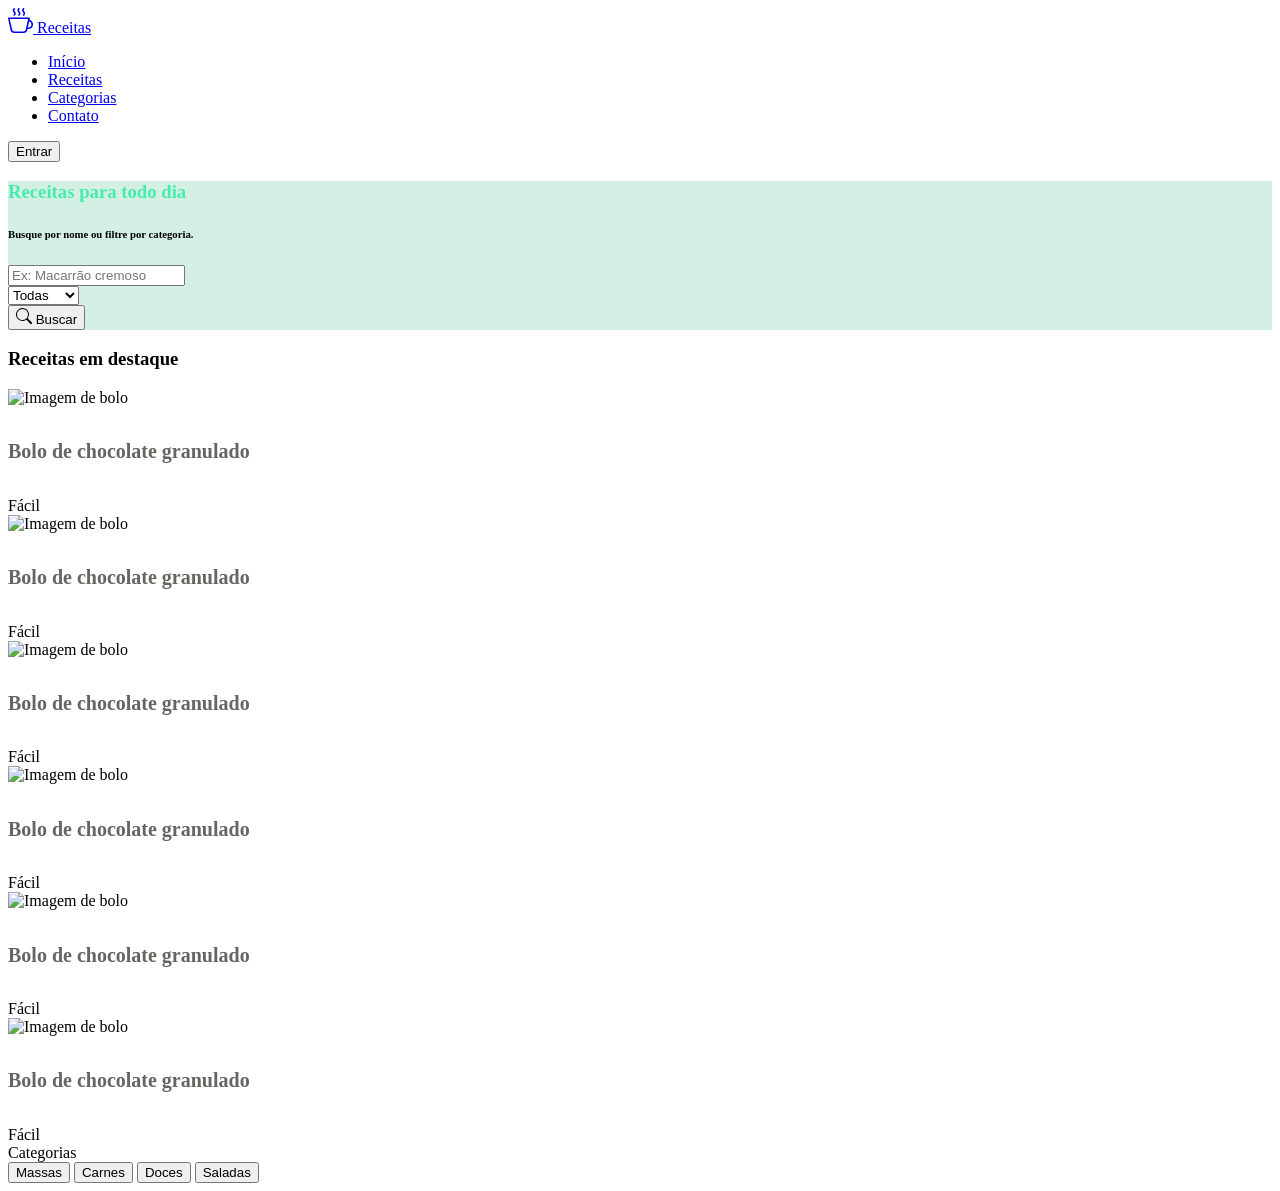
==== index.html @ 4fcf3a63 "Update code restaurant food with bootstrap, initial" ====
<!doctype html>
<html lang="pt-br" data-bs-theme="light">
  <head>
    <meta charset="UTF-8" />
    <meta name="viewport" content="width=device-width, initial-scale=1.0" />
    <title>Restaurante</title>
    <link
      href="https://cdn.jsdelivr.net/npm/bootstrap@6.0.0-alpha.1/dist/css/bootstrap.min.css"
      rel="stylesheet"
      integrity="sha384-B/GM4XqrwHnWXNOWMbloTmrYXZg10cakYGmpfsR/bbzQ6JAJI4ihuyADKLnBgrCe"
      crossorigin="anonymous"
    />
    <script
      type="module"
      src="https://cdn.jsdelivr.net/npm/bootstrap@6.0.0-alpha.1/dist/js/bootstrap.bundle.min.js"
      integrity="sha384-1a/pXj49ZQ1aHEmrJ+gMw1otqoVsYwlEnlD8mIfY2TV03r20Y0CN7uqx1tQogjPL"
      crossorigin="anonymous"
    ></script>
    <link rel="stylesheet" href="../css/styles.css" />
  </head>
  <body>
    <header>
      <nav>
        <div class="container-fluid">
          <div class="row mt-3">
            <div class="col-2">
              <a class="navbar-brand" href="#">
                <span>
                  <svg
                    xmlns="http://www.w3.org/2000/svg"
                    width="25"
                    height="25"
                    fill="currentColor"
                    class="bi bi-cup-hot"
                    viewBox="0 0 16 16"
                  >
                    <path
                      fill-rule="evenodd"
                      d="M.5 6a.5.5 0 0 0-.488.608l1.652 7.434A2.5 2.5 0 0 0 4.104 16h5.792a2.5 2.5 0 0 0 2.44-1.958l.131-.59a3 3 0 0 0 1.3-5.854l.221-.99A.5.5 0 0 0 13.5 6zM13 12.5a2 2 0 0 1-.316-.025l.867-3.898A2.001 2.001 0 0 1 13 12.5M2.64 13.825 1.123 7h11.754l-1.517 6.825A1.5 1.5 0 0 1 9.896 15H4.104a1.5 1.5 0 0 1-1.464-1.175"
                    />
                    <path
                      d="m4.4.8-.003.004-.014.019a4 4 0 0 0-.204.31 2 2 0 0 0-.141.267c-.026.06-.034.092-.037.103v.004a.6.6 0 0 0 .091.248c.075.133.178.272.308.445l.01.012c.118.158.26.347.37.543.112.2.22.455.22.745 0 .188-.065.368-.119.494a3 3 0 0 1-.202.388 5 5 0 0 1-.253.382l-.018.025-.005.008-.002.002A.5.5 0 0 1 3.6 4.2l.003-.004.014-.019a4 4 0 0 0 .204-.31 2 2 0 0 0 .141-.267c.026-.06.034-.092.037-.103a.6.6 0 0 0-.09-.252A4 4 0 0 0 3.6 2.8l-.01-.012a5 5 0 0 1-.37-.543A1.53 1.53 0 0 1 3 1.5c0-.188.065-.368.119-.494.059-.138.134-.274.202-.388a6 6 0 0 1 .253-.382l.025-.035A.5.5 0 0 1 4.4.8m3 0-.003.004-.014.019a4 4 0 0 0-.204.31 2 2 0 0 0-.141.267c-.026.06-.034.092-.037.103v.004a.6.6 0 0 0 .091.248c.075.133.178.272.308.445l.01.012c.118.158.26.347.37.543.112.2.22.455.22.745 0 .188-.065.368-.119.494a3 3 0 0 1-.202.388 5 5 0 0 1-.253.382l-.018.025-.005.008-.002.002A.5.5 0 0 1 6.6 4.2l.003-.004.014-.019a4 4 0 0 0 .204-.31 2 2 0 0 0 .141-.267c.026-.06.034-.092.037-.103a.6.6 0 0 0-.09-.252A4 4 0 0 0 6.6 2.8l-.01-.012a5 5 0 0 1-.37-.543A1.53 1.53 0 0 1 6 1.5c0-.188.065-.368.119-.494.059-.138.134-.274.202-.388a6 6 0 0 1 .253-.382l.025-.035A.5.5 0 0 1 7.4.8m3 0-.003.004-.014.019a4 4 0 0 0-.204.31 2 2 0 0 0-.141.267c-.026.06-.034.092-.037.103v.004a.6.6 0 0 0 .091.248c.075.133.178.272.308.445l.01.012c.118.158.26.347.37.543.112.2.22.455.22.745 0 .188-.065.368-.119.494a3 3 0 0 1-.202.388 5 5 0 0 1-.252.382l-.019.025-.005.008-.002.002A.5.5 0 0 1 9.6 4.2l.003-.004.014-.019a4 4 0 0 0 .204-.31 2 2 0 0 0 .141-.267c.026-.06.034-.092.037-.103a.6.6 0 0 0-.09-.252A4 4 0 0 0 9.6 2.8l-.01-.012a5 5 0 0 1-.37-.543A1.53 1.53 0 0 1 9 1.5c0-.188.065-.368.119-.494.059-.138.134-.274.202-.388a6 6 0 0 1 .253-.382l.025-.035A.5.5 0 0 1 10.4.8"
                    />
                  </svg>
                </span>
                Receitas</a
              >
            </div>
            <div class="col">
              <ul class="nav justify-content-center">
                <li class="nav-item">
                  <a class="nav-link active" aria-current="page" href="#"
                    >Início</a
                  >
                </li>
                <li class="nav-item">
                  <a class="nav-link" href="#">Receitas</a>
                </li>
                <li class="nav-item">
                  <a class="nav-link" href="#">Categorias</a>
                </li>
                <li class="nav-item">
                  <a class="nav-link" href="#">Contato</a>
                </li>
              </ul>
            </div>
            <div class="col-1">
              <button
                type="button"
                class="btn-outline theme-success"
                id="btn-event"
                onclick="colocarTag()"
              >
                Entrar
              </button>
            </div>
          </div>
        </div>
      </nav>
    </header>
    <main>
      <section class="section-search p-4 rounded-7 m-5">
        <div>
          <h3 style="color: #46edaa">Receitas para todo dia</h3>
          <h6>Busque por nome ou filtre por categoria.</h6>
        </div>
        <form action="">
          <div class="row">
            <div class="col-7">
              <input
                type="text"
                class="form-control"
                placeholder="Ex: Macarrão cremoso"
              />
            </div>
            <div class="col-4">
              <select name="" id="" class="form-control">
                <option value="todas">Todas</option>
                <option value="massas">Massas</option>
                <option value="carnes">Carnes</option>
                <option value="doces">Doces</option>
                <option value="saladas">Saladas</option>
              </select>
            </div>
            <div class="col-1">
              <button type="button" class="btn-solid theme-success">
                <svg
                  xmlns="http://www.w3.org/2000/svg"
                  width="16"
                  height="16"
                  fill="currentColor"
                  class="bi bi-search"
                  viewBox="0 0 16 16"
                >
                  <path
                    d="M11.742 10.344a6.5 6.5 0 1 0-1.397 1.398h-.001q.044.06.098.115l3.85 3.85a1 1 0 0 0 1.415-1.414l-3.85-3.85a1 1 0 0 0-.115-.1zM12 6.5a5.5 5.5 0 1 1-11 0 5.5 5.5 0 0 1 11 0"
                  />
                </svg>
                Buscar
              </button>
            </div>
          </div>
        </form>
      </section>

      <section class="row">
        <section class="col-9">
          <section class="row">
            <div class="row">
              <div class="col">
                <h3>Receitas em destaque</h3>
              </div>
              <div class="col"></div>
            </div>
            <div class="col-4 mb-4">
              <article class="card" style="width: 20rem">
                <div class="card-body">
                  <img
                    src="https://encrypted-tbn0.gstatic.com/images?q=tbn:ANd9GcSZXRIon_z2EQ8ARzZrD1HkckOUUKEiNcegsX3HUCb7RQ&s=10"
                    class="card-img"
                    alt="Imagem de bolo"
                  />
                  <h5 class="mt-2 mb-0 style-card-food">
                    Bolo de chocolate granulado
                  </h5>
                  <div class="row">
                    <div class="col">
                      <span class="badge badge-subtle theme-success"
                        >Fácil</span
                      >
                    </div>
                  </div>
                </div>
              </article>
            </div>
            <div class="col-4">
              <article class="card" style="width: 20rem">
                <div class="card-body">
                  <img
                    src="https://encrypted-tbn0.gstatic.com/images?q=tbn:ANd9GcSZXRIon_z2EQ8ARzZrD1HkckOUUKEiNcegsX3HUCb7RQ&s=10"
                    class="card-img"
                    alt="Imagem de bolo"
                  />
                  <h5 class="mt-2 mb-0 style-card-food">
                    Bolo de chocolate granulado
                  </h5>
                  <div class="row">
                    <div class="col">
                      <span class="badge badge-subtle theme-success"
                        >Fácil</span
                      >
                    </div>
                  </div>
                </div>
              </article>
            </div>
            <div class="col-4">
              <article class="card" style="width: 20rem">
                <div class="card-body">
                  <img
                    src="https://encrypted-tbn0.gstatic.com/images?q=tbn:ANd9GcSZXRIon_z2EQ8ARzZrD1HkckOUUKEiNcegsX3HUCb7RQ&s=10"
                    class="card-img"
                    alt="Imagem de bolo"
                  />
                  <h5 class="mt-2 mb-0 style-card-food">
                    Bolo de chocolate granulado
                  </h5>
                  <div class="row">
                    <div class="col">
                      <span class="badge badge-subtle theme-success"
                        >Fácil</span
                      >
                    </div>
                  </div>
                </div>
              </article>
            </div>
            <div class="col-4 mb-4">
              <article class="card" style="width: 20rem">
                <div class="card-body">
                  <img
                    src="https://encrypted-tbn0.gstatic.com/images?q=tbn:ANd9GcSZXRIon_z2EQ8ARzZrD1HkckOUUKEiNcegsX3HUCb7RQ&s=10"
                    class="card-img"
                    alt="Imagem de bolo"
                  />
                  <h5 class="mt-2 mb-0 style-card-food">
                    Bolo de chocolate granulado
                  </h5>
                  <div class="row">
                    <div class="col">
                      <span class="badge badge-subtle theme-success"
                        >Fácil</span
                      >
                    </div>
                  </div>
                </div>
              </article>
            </div>
            <div class="col-4">
              <article class="card" style="width: 20rem">
                <div class="card-body">
                  <img
                    src="https://encrypted-tbn0.gstatic.com/images?q=tbn:ANd9GcSZXRIon_z2EQ8ARzZrD1HkckOUUKEiNcegsX3HUCb7RQ&s=10"
                    class="card-img"
                    alt="Imagem de bolo"
                  />
                  <h5 class="mt-2 mb-0 style-card-food">
                    Bolo de chocolate granulado
                  </h5>
                  <div class="row">
                    <div class="col">
                      <span class="badge badge-subtle theme-success"
                        >Fácil</span
                      >
                    </div>
                  </div>
                </div>
              </article>
            </div>
            <div class="col-4">
              <article class="card" style="width: 20rem">
                <div class="card-body">
                  <img
                    src="https://encrypted-tbn0.gstatic.com/images?q=tbn:ANd9GcSZXRIon_z2EQ8ARzZrD1HkckOUUKEiNcegsX3HUCb7RQ&s=10"
                    class="card-img"
                    alt="Imagem de bolo"
                  />
                  <h5 class="mt-2 mb-0 style-card-food">
                    Bolo de chocolate granulado
                  </h5>
                  <div class="row">
                    <div class="col">
                      <span class="badge badge-subtle theme-success"
                        >Fácil</span
                      >
                    </div>
                  </div>
                </div>
              </article>
            </div>
          </section>
        </section>
        <aside class="col-3">
          Categorias
          <div>
            <div
              class="btn-group-vertical"
              role="group"
              aria-label="Vertical button group"
            >
              <button type="button" class="btn-solid theme-primary">
                Massas    
              </button>
              <button type="button" class="btn-solid theme-primary">
                Carnes
              </button>
              <button type="button" class="btn-solid theme-primary">
                Doces
              </button>
              <button type="button" class="btn-solid theme-primary">
                Saladas
              </button>
            </div>
          </div>
        </aside>
      </section>
    </main>
    <footer></footer>
  </body>
  <script src="js/script.js"></script>
</html>
---- css/styles.css ----
.section-search {
  background: #d4f0e5;
}
.style-card-food{
  font-weight: bold;
  font-size: 20px;
  color: rgb(101, 101, 97);
}
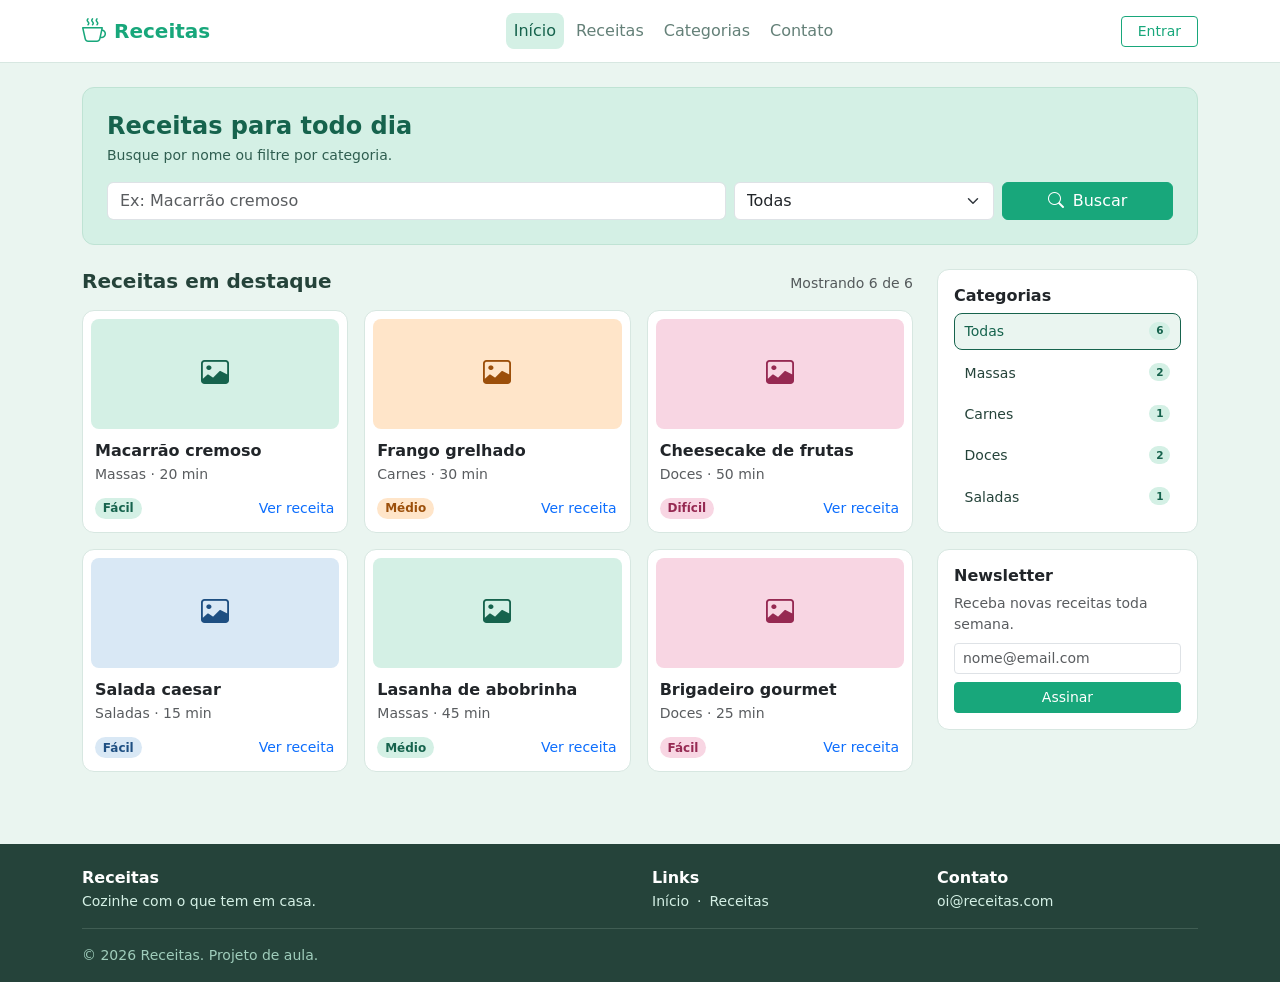
==== commit 695bd226: "Update: page styling final index" ====
--- a/index.html
+++ b/index.html
@@ -3,73 +3,80 @@
   <head>
     <meta charset="UTF-8" />
     <meta name="viewport" content="width=device-width, initial-scale=1.0" />
-    <title>Restaurante</title>
+    <title>Receitas — Início</title>
+
+    <!-- Bootstrap 5.3 CSS e Bootstrap Icons -->
     <link
-      href="https://cdn.jsdelivr.net/npm/bootstrap@6.0.0-alpha.1/dist/css/bootstrap.min.css"
+      href="https://cdn.jsdelivr.net/npm/bootstrap@5.3.3/dist/css/bootstrap.min.css"
       rel="stylesheet"
-      integrity="sha384-B/GM4XqrwHnWXNOWMbloTmrYXZg10cakYGmpfsR/bbzQ6JAJI4ihuyADKLnBgrCe"
+      integrity="sha384-QWTKZyjpPEjISv5WaRU9OFeRpok6YctnYmDr5pNlyT2bRjXh0JMhjY6hW+ALEwIH"
       crossorigin="anonymous"
     />
-    <script
-      type="module"
-      src="https://cdn.jsdelivr.net/npm/bootstrap@6.0.0-alpha.1/dist/js/bootstrap.bundle.min.js"
-      integrity="sha384-1a/pXj49ZQ1aHEmrJ+gMw1otqoVsYwlEnlD8mIfY2TV03r20Y0CN7uqx1tQogjPL"
-      crossorigin="anonymous"
-    ></script>
-    <link rel="stylesheet" href="../css/styles.css" />
+    <link
+      rel="stylesheet"
+      href="https://cdn.jsdelivr.net/npm/bootstrap-icons@1.11.3/font/bootstrap-icons.min.css"
+    />
+
+    <link rel="stylesheet" href="css/styles.css" />
   </head>
+
   <body>
-    <header>
-      <nav>
-        <div class="container-fluid">
-          <div class="row mt-3">
-            <div class="col-2">
-              <a class="navbar-brand" href="#">
-                <span>
-                  <svg
-                    xmlns="http://www.w3.org/2000/svg"
-                    width="25"
-                    height="25"
-                    fill="currentColor"
-                    class="bi bi-cup-hot"
-                    viewBox="0 0 16 16"
-                  >
-                    <path
-                      fill-rule="evenodd"
-                      d="M.5 6a.5.5 0 0 0-.488.608l1.652 7.434A2.5 2.5 0 0 0 4.104 16h5.792a2.5 2.5 0 0 0 2.44-1.958l.131-.59a3 3 0 0 0 1.3-5.854l.221-.99A.5.5 0 0 0 13.5 6zM13 12.5a2 2 0 0 1-.316-.025l.867-3.898A2.001 2.001 0 0 1 13 12.5M2.64 13.825 1.123 7h11.754l-1.517 6.825A1.5 1.5 0 0 1 9.896 15H4.104a1.5 1.5 0 0 1-1.464-1.175"
-                    />
-                    <path
-                      d="m4.4.8-.003.004-.014.019a4 4 0 0 0-.204.31 2 2 0 0 0-.141.267c-.026.06-.034.092-.037.103v.004a.6.6 0 0 0 .091.248c.075.133.178.272.308.445l.01.012c.118.158.26.347.37.543.112.2.22.455.22.745 0 .188-.065.368-.119.494a3 3 0 0 1-.202.388 5 5 0 0 1-.253.382l-.018.025-.005.008-.002.002A.5.5 0 0 1 3.6 4.2l.003-.004.014-.019a4 4 0 0 0 .204-.31 2 2 0 0 0 .141-.267c.026-.06.034-.092.037-.103a.6.6 0 0 0-.09-.252A4 4 0 0 0 3.6 2.8l-.01-.012a5 5 0 0 1-.37-.543A1.53 1.53 0 0 1 3 1.5c0-.188.065-.368.119-.494.059-.138.134-.274.202-.388a6 6 0 0 1 .253-.382l.025-.035A.5.5 0 0 1 4.4.8m3 0-.003.004-.014.019a4 4 0 0 0-.204.31 2 2 0 0 0-.141.267c-.026.06-.034.092-.037.103v.004a.6.6 0 0 0 .091.248c.075.133.178.272.308.445l.01.012c.118.158.26.347.37.543.112.2.22.455.22.745 0 .188-.065.368-.119.494a3 3 0 0 1-.202.388 5 5 0 0 1-.253.382l-.018.025-.005.008-.002.002A.5.5 0 0 1 6.6 4.2l.003-.004.014-.019a4 4 0 0 0 .204-.31 2 2 0 0 0 .141-.267c.026-.06.034-.092.037-.103a.6.6 0 0 0-.09-.252A4 4 0 0 0 6.6 2.8l-.01-.012a5 5 0 0 1-.37-.543A1.53 1.53 0 0 1 6 1.5c0-.188.065-.368.119-.494.059-.138.134-.274.202-.388a6 6 0 0 1 .253-.382l.025-.035A.5.5 0 0 1 7.4.8m3 0-.003.004-.014.019a4 4 0 0 0-.204.31 2 2 0 0 0-.141.267c-.026.06-.034.092-.037.103v.004a.6.6 0 0 0 .091.248c.075.133.178.272.308.445l.01.012c.118.158.26.347.37.543.112.2.22.455.22.745 0 .188-.065.368-.119.494a3 3 0 0 1-.202.388 5 5 0 0 1-.252.382l-.019.025-.005.008-.002.002A.5.5 0 0 1 9.6 4.2l.003-.004.014-.019a4 4 0 0 0 .204-.31 2 2 0 0 0 .141-.267c.026-.06.034-.092.037-.103a.6.6 0 0 0-.09-.252A4 4 0 0 0 9.6 2.8l-.01-.012a5 5 0 0 1-.37-.543A1.53 1.53 0 0 1 9 1.5c0-.188.065-.368.119-.494.059-.138.134-.274.202-.388a6 6 0 0 1 .253-.382l.025-.035A.5.5 0 0 1 10.4.8"
-                    />
-                  </svg>
-                </span>
-                Receitas</a
-              >
-            </div>
-            <div class="col">
-              <ul class="nav justify-content-center">
-                <li class="nav-item">
-                  <a class="nav-link active" aria-current="page" href="#"
-                    >Início</a
-                  >
-                </li>
-                <li class="nav-item">
-                  <a class="nav-link" href="#">Receitas</a>
-                </li>
-                <li class="nav-item">
-                  <a class="nav-link" href="#">Categorias</a>
-                </li>
-                <li class="nav-item">
-                  <a class="nav-link" href="#">Contato</a>
-                </li>
-              </ul>
-            </div>
-            <div class="col-1">
+    <!-- ================= CABEÇALHO E NAVEGAÇÃO ================= -->
+    <header class="navbar-receitas sticky-top">
+      <nav
+        class="navbar navbar-expand-md py-2"
+        aria-label="Navegação principal"
+      >
+        <div class="container">
+          <!-- Marca / Logo -->
+          <a
+            class="navbar-brand brand-receitas d-flex align-items-center gap-2"
+            href="index.html"
+          >
+            <i class="bi bi-cup-hot fs-4" aria-hidden="true"></i>
+            <span>Receitas</span>
+          </a>
+
+          <!-- Botão Mobile -->
+          <button
+            class="navbar-toggler"
+            type="button"
+            data-bs-toggle="collapse"
+            data-bs-target="#menuPrincipal"
+            aria-controls="menuPrincipal"
+            aria-expanded="false"
+            aria-label="Alternar navegação"
+          >
+            <span class="navbar-toggler-icon"></span>
+          </button>
+
+          <!-- Links Centrais e Ação -->
+          <div class="collapse navbar-collapse" id="menuPrincipal">
+            <ul
+              class="navbar-nav nav-receitas mx-auto gap-1 my-2 my-md-0"
+              id="menu-links"
+            >
+              <li class="nav-item">
+                <a class="nav-link active" aria-current="page" href="index.html"
+                  >Início</a
+                >
+              </li>
+              <li class="nav-item">
+                <a class="nav-link" href="./pages/receitas.html">Receitas</a>
+              </li>
+              <li class="nav-item">
+                <a class="nav-link" href="#secao-categorias">Categorias</a>
+              </li>
+              <li class="nav-item">
+                <a class="nav-link" href="#rodape-contato">Contato</a>
+              </li>
+            </ul>
+
+            <div class="d-flex align-items-center gap-2">
               <button
                 type="button"
-                class="btn-outline theme-success"
-                id="btn-event"
-                onclick="colocarTag()"
+                class="btn btn-sm btn-outline-receitas px-3"
+                id="btn-entrar"
               >
                 Entrar
               </button>
@@ -78,44 +85,55 @@
         </div>
       </nav>
     </header>
-    <main>
-      <section class="section-search p-4 rounded-7 m-5">
-        <div>
-          <h3 style="color: #46edaa">Receitas para todo dia</h3>
-          <h6>Busque por nome ou filtre por categoria.</h6>
+
+    <!-- ================= CONTEÚDO PRINCIPAL ================= -->
+    <main class="container py-4">
+      <!-- Seção 1: Banner de Busca e Filtro -->
+      <section class="section-search p-4 mb-4" aria-labelledby="titulo-busca">
+        <div class="mb-3">
+          <h1 id="titulo-busca" class="h4 fw-semibold mb-1">
+            Receitas para todo dia
+          </h1>
+          <p class="small mb-0">Busque por nome ou filtre por categoria.</p>
         </div>
-        <form action="">
-          <div class="row">
-            <div class="col-7">
+
+        <!-- Formulário de Busca (Eventos: submit, input, change) -->
+        <form id="form-busca" role="search" novalidate>
+          <div class="row g-2 align-items-center">
+            <div class="col-12 col-md-7">
+              <label for="input-busca" class="visually-hidden"
+                >Buscar receita</label
+              >
               <input
-                type="text"
-                class="form-control"
+                type="search"
+                id="input-busca"
+                name="busca"
+                class="form-control bg-white"
                 placeholder="Ex: Macarrão cremoso"
+                autocomplete="off"
               />
             </div>
-            <div class="col-4">
-              <select name="" id="" class="form-control">
-                <option value="todas">Todas</option>
-                <option value="massas">Massas</option>
-                <option value="carnes">Carnes</option>
-                <option value="doces">Doces</option>
-                <option value="saladas">Saladas</option>
+
+            <div class="col-12 col-md-3">
+              <label for="select-categoria" class="visually-hidden"
+                >Filtrar por categoria</label
+              >
+              <select
+                id="select-categoria"
+                name="categoria"
+                class="form-select bg-white"
+              >
+                <option value="todas" selected>Todas</option>
+                <option value="Massas">Massas</option>
+                <option value="Carnes">Carnes</option>
+                <option value="Doces">Doces</option>
+                <option value="Saladas">Saladas</option>
               </select>
             </div>
-            <div class="col-1">
-              <button type="button" class="btn-solid theme-success">
-                <svg
-                  xmlns="http://www.w3.org/2000/svg"
-                  width="16"
-                  height="16"
-                  fill="currentColor"
-                  class="bi bi-search"
-                  viewBox="0 0 16 16"
-                >
-                  <path
-                    d="M11.742 10.344a6.5 6.5 0 1 0-1.397 1.398h-.001q.044.06.098.115l3.85 3.85a1 1 0 0 0 1.415-1.414l-3.85-3.85a1 1 0 0 0-.115-.1zM12 6.5a5.5 5.5 0 1 1-11 0 5.5 5.5 0 0 1 11 0"
-                  />
-                </svg>
+
+            <div class="col-12 col-md-2 d-grid">
+              <button type="submit" id="btn-buscar" class="btn btn-receitas">
+                <i class="bi bi-search me-1" aria-hidden="true"></i>
                 Buscar
               </button>
             </div>
@@ -123,169 +141,465 @@
         </form>
       </section>
 
-      <section class="row">
-        <section class="col-9">
-          <section class="row">
-            <div class="row">
-              <div class="col">
-                <h3>Receitas em destaque</h3>
-              </div>
-              <div class="col"></div>
-            </div>
-            <div class="col-4 mb-4">
-              <article class="card" style="width: 20rem">
-                <div class="card-body">
-                  <img
-                    src="https://encrypted-tbn0.gstatic.com/images?q=tbn:ANd9GcSZXRIon_z2EQ8ARzZrD1HkckOUUKEiNcegsX3HUCb7RQ&s=10"
-                    class="card-img"
-                    alt="Imagem de bolo"
-                  />
-                  <h5 class="mt-2 mb-0 style-card-food">
-                    Bolo de chocolate granulado
-                  </h5>
-                  <div class="row">
-                    <div class="col">
-                      <span class="badge badge-subtle theme-success"
-                        >Fácil</span
-                      >
-                    </div>
+      <!-- Grid Principal: Lista de Receitas (col-lg-9) + Barra Lateral (col-lg-3) -->
+      <div class="row g-4 align-items-start">
+        <!-- Coluna Esquerda: Receitas em Destaque -->
+        <section class="col-12 col-lg-9" aria-labelledby="titulo-destaques">
+          <div class="d-flex justify-content-between align-items-baseline mb-3">
+            <h2 id="titulo-destaques" class="h5 fw-semibold mb-0">
+              Receitas em destaque
+            </h2>
+            <small id="contador-receitas" class="text-muted"
+              >Mostrando 6 de 6</small
+            >
+          </div>
+
+          <!-- Mensagem de estado vazio (oculta por padrão; exibir via JS quando filter retornar []) -->
+          <div
+            id="mensagem-vazia"
+            class="alert alert-light border text-center py-4 d-none"
+            role="status"
+          >
+            <i
+              class="bi bi-search fs-4 d-block mb-1 text-muted"
+              aria-hidden="true"
+            ></i>
+            <span id="texto-mensagem-vazia"
+              >Nenhuma receita encontrada para o filtro informado.</span
+            >
+          </div>
+
+          <!-- Container dos Cards (Alvo para renderização dinâmica com map/filter/template) -->
+          <div id="lista-receitas" class="row g-3">
+            <!-- Card 1 -->
+            <div class="col-12 col-sm-6 col-md-4">
+              <article
+                class="card card-receita h-100 p-2"
+                data-id="1"
+                data-categoria="Massas"
+              >
+                <figure class="card-thumb tema-massas mb-2">
+                  <i class="bi bi-image fs-3" aria-hidden="true"></i>
+                </figure>
+                <div
+                  class="card-body p-1 d-flex flex-column justify-content-between"
+                >
+                  <div>
+                    <h3 class="h6 fw-semibold mb-1">Macarrão cremoso</h3>
+                    <p class="small text-muted mb-2">Massas · 20 min</p>
+                  </div>
+                  <div
+                    class="d-flex justify-content-between align-items-center mt-1"
+                  >
+                    <span class="badge rounded-pill tema-massas">Fácil</span>
+                    <button
+                      type="button"
+                      class="btn btn-sm btn-link text-decoration-none p-0 btn-detalhes"
+                      data-id="1"
+                    >
+                      Ver receita
+                    </button>
                   </div>
                 </div>
               </article>
             </div>
-            <div class="col-4">
-              <article class="card" style="width: 20rem">
-                <div class="card-body">
-                  <img
-                    src="https://encrypted-tbn0.gstatic.com/images?q=tbn:ANd9GcSZXRIon_z2EQ8ARzZrD1HkckOUUKEiNcegsX3HUCb7RQ&s=10"
-                    class="card-img"
-                    alt="Imagem de bolo"
-                  />
-                  <h5 class="mt-2 mb-0 style-card-food">
-                    Bolo de chocolate granulado
-                  </h5>
-                  <div class="row">
-                    <div class="col">
-                      <span class="badge badge-subtle theme-success"
-                        >Fácil</span
-                      >
-                    </div>
+
+            <!-- Card 2 -->
+            <div class="col-12 col-sm-6 col-md-4">
+              <article
+                class="card card-receita h-100 p-2"
+                data-id="2"
+                data-categoria="Carnes"
+              >
+                <figure class="card-thumb tema-carnes mb-2">
+                  <i class="bi bi-image fs-3" aria-hidden="true"></i>
+                </figure>
+                <div
+                  class="card-body p-1 d-flex flex-column justify-content-between"
+                >
+                  <div>
+                    <h3 class="h6 fw-semibold mb-1">Frango grelhado</h3>
+                    <p class="small text-muted mb-2">Carnes · 30 min</p>
+                  </div>
+                  <div
+                    class="d-flex justify-content-between align-items-center mt-1"
+                  >
+                    <span class="badge rounded-pill tema-carnes">Médio</span>
+                    <button
+                      type="button"
+                      class="btn btn-sm btn-link text-decoration-none p-0 btn-detalhes"
+                      data-id="2"
+                    >
+                      Ver receita
+                    </button>
                   </div>
                 </div>
               </article>
             </div>
-            <div class="col-4">
-              <article class="card" style="width: 20rem">
-                <div class="card-body">
-                  <img
-                    src="https://encrypted-tbn0.gstatic.com/images?q=tbn:ANd9GcSZXRIon_z2EQ8ARzZrD1HkckOUUKEiNcegsX3HUCb7RQ&s=10"
-                    class="card-img"
-                    alt="Imagem de bolo"
-                  />
-                  <h5 class="mt-2 mb-0 style-card-food">
-                    Bolo de chocolate granulado
-                  </h5>
-                  <div class="row">
-                    <div class="col">
-                      <span class="badge badge-subtle theme-success"
-                        >Fácil</span
-                      >
-                    </div>
+
+            <!-- Card 3 -->
+            <div class="col-12 col-sm-6 col-md-4">
+              <article
+                class="card card-receita h-100 p-2"
+                data-id="3"
+                data-categoria="Doces"
+              >
+                <figure class="card-thumb tema-doces mb-2">
+                  <i class="bi bi-image fs-3" aria-hidden="true"></i>
+                </figure>
+                <div
+                  class="card-body p-1 d-flex flex-column justify-content-between"
+                >
+                  <div>
+                    <h3 class="h6 fw-semibold mb-1">Cheesecake de frutas</h3>
+                    <p class="small text-muted mb-2">Doces · 50 min</p>
+                  </div>
+                  <div
+                    class="d-flex justify-content-between align-items-center mt-1"
+                  >
+                    <span class="badge rounded-pill tema-doces">Difícil</span>
+                    <button
+                      type="button"
+                      class="btn btn-sm btn-link text-decoration-none p-0 btn-detalhes"
+                      data-id="3"
+                    >
+                      Ver receita
+                    </button>
                   </div>
                 </div>
               </article>
             </div>
-            <div class="col-4 mb-4">
-              <article class="card" style="width: 20rem">
-                <div class="card-body">
-                  <img
-                    src="https://encrypted-tbn0.gstatic.com/images?q=tbn:ANd9GcSZXRIon_z2EQ8ARzZrD1HkckOUUKEiNcegsX3HUCb7RQ&s=10"
-                    class="card-img"
-                    alt="Imagem de bolo"
-                  />
-                  <h5 class="mt-2 mb-0 style-card-food">
-                    Bolo de chocolate granulado
-                  </h5>
-                  <div class="row">
-                    <div class="col">
-                      <span class="badge badge-subtle theme-success"
-                        >Fácil</span
-                      >
-                    </div>
+
+            <!-- Card 4 -->
+            <div class="col-12 col-sm-6 col-md-4">
+              <article
+                class="card card-receita h-100 p-2"
+                data-id="4"
+                data-categoria="Saladas"
+              >
+                <figure class="card-thumb tema-saladas mb-2">
+                  <i class="bi bi-image fs-3" aria-hidden="true"></i>
+                </figure>
+                <div
+                  class="card-body p-1 d-flex flex-column justify-content-between"
+                >
+                  <div>
+                    <h3 class="h6 fw-semibold mb-1">Salada caesar</h3>
+                    <p class="small text-muted mb-2">Saladas · 15 min</p>
+                  </div>
+                  <div
+                    class="d-flex justify-content-between align-items-center mt-1"
+                  >
+                    <span class="badge rounded-pill tema-saladas">Fácil</span>
+                    <button
+                      type="button"
+                      class="btn btn-sm btn-link text-decoration-none p-0 btn-detalhes"
+                      data-id="4"
+                    >
+                      Ver receita
+                    </button>
                   </div>
                 </div>
               </article>
             </div>
-            <div class="col-4">
-              <article class="card" style="width: 20rem">
-                <div class="card-body">
-                  <img
-                    src="https://encrypted-tbn0.gstatic.com/images?q=tbn:ANd9GcSZXRIon_z2EQ8ARzZrD1HkckOUUKEiNcegsX3HUCb7RQ&s=10"
-                    class="card-img"
-                    alt="Imagem de bolo"
-                  />
-                  <h5 class="mt-2 mb-0 style-card-food">
-                    Bolo de chocolate granulado
-                  </h5>
-                  <div class="row">
-                    <div class="col">
-                      <span class="badge badge-subtle theme-success"
-                        >Fácil</span
-                      >
-                    </div>
+
+            <!-- Card 5 -->
+            <div class="col-12 col-sm-6 col-md-4">
+              <article
+                class="card card-receita h-100 p-2"
+                data-id="5"
+                data-categoria="Massas"
+              >
+                <figure class="card-thumb tema-massas mb-2">
+                  <i class="bi bi-image fs-3" aria-hidden="true"></i>
+                </figure>
+                <div
+                  class="card-body p-1 d-flex flex-column justify-content-between"
+                >
+                  <div>
+                    <h3 class="h6 fw-semibold mb-1">Lasanha de abobrinha</h3>
+                    <p class="small text-muted mb-2">Massas · 45 min</p>
+                  </div>
+                  <div
+                    class="d-flex justify-content-between align-items-center mt-1"
+                  >
+                    <span class="badge rounded-pill tema-massas">Médio</span>
+                    <button
+                      type="button"
+                      class="btn btn-sm btn-link text-decoration-none p-0 btn-detalhes"
+                      data-id="5"
+                    >
+                      Ver receita
+                    </button>
                   </div>
                 </div>
               </article>
             </div>
-            <div class="col-4">
-              <article class="card" style="width: 20rem">
-                <div class="card-body">
-                  <img
-                    src="https://encrypted-tbn0.gstatic.com/images?q=tbn:ANd9GcSZXRIon_z2EQ8ARzZrD1HkckOUUKEiNcegsX3HUCb7RQ&s=10"
-                    class="card-img"
-                    alt="Imagem de bolo"
-                  />
-                  <h5 class="mt-2 mb-0 style-card-food">
-                    Bolo de chocolate granulado
-                  </h5>
-                  <div class="row">
-                    <div class="col">
-                      <span class="badge badge-subtle theme-success"
-                        >Fácil</span
-                      >
-                    </div>
+
+            <!-- Card 6 -->
+            <div class="col-12 col-sm-6 col-md-4">
+              <article
+                class="card card-receita h-100 p-2"
+                data-id="6"
+                data-categoria="Doces"
+              >
+                <figure class="card-thumb tema-doces mb-2">
+                  <i class="bi bi-image fs-3" aria-hidden="true"></i>
+                </figure>
+                <div
+                  class="card-body p-1 d-flex flex-column justify-content-between"
+                >
+                  <div>
+                    <h3 class="h6 fw-semibold mb-1">Brigadeiro gourmet</h3>
+                    <p class="small text-muted mb-2">Doces · 25 min</p>
+                  </div>
+                  <div
+                    class="d-flex justify-content-between align-items-center mt-1"
+                  >
+                    <span class="badge rounded-pill tema-doces">Fácil</span>
+                    <button
+                      type="button"
+                      class="btn btn-sm btn-link text-decoration-none p-0 btn-detalhes"
+                      data-id="6"
+                    >
+                      Ver receita
+                    </button>
                   </div>
                 </div>
               </article>
             </div>
-          </section>
+          </div>
         </section>
-        <aside class="col-3">
-          Categorias
-          <div>
-            <div
-              class="btn-group-vertical"
-              role="group"
-              aria-label="Vertical button group"
+
+        <!-- Coluna Direita: Barra Lateral (Categorias e Newsletter) -->
+        <aside
+          id="secao-categorias"
+          class="col-12 col-lg-3"
+          aria-label="Categorias e newsletter"
+        >
+          <!-- Bloco 1: Categorias -->
+          <div class="card card-aside p-3 mb-3">
+            <h2 class="h6 fw-semibold mb-2">Categorias</h2>
+            <ul
+              id="lista-categorias"
+              class="list-unstyled mb-0 d-flex flex-column gap-1"
             >
-              <button type="button" class="btn-solid theme-primary">
-                Massas    
+              <li>
+                <button
+                  type="button"
+                  class="btn btn-sm w-100 d-flex justify-content-between align-items-center btn-categoria-item active"
+                  data-categoria="todas"
+                >
+                  <span>Todas</span>
+                  <span class="badge rounded-pill badge-contador">6</span>
+                </button>
+              </li>
+              <li>
+                <button
+                  type="button"
+                  class="btn btn-sm w-100 d-flex justify-content-between align-items-center btn-categoria-item"
+                  data-categoria="Massas"
+                >
+                  <span>Massas</span>
+                  <span class="badge rounded-pill badge-contador">2</span>
+                </button>
+              </li>
+              <li>
+                <button
+                  type="button"
+                  class="btn btn-sm w-100 d-flex justify-content-between align-items-center btn-categoria-item"
+                  data-categoria="Carnes"
+                >
+                  <span>Carnes</span>
+                  <span class="badge rounded-pill badge-contador">1</span>
+                </button>
+              </li>
+              <li>
+                <button
+                  type="button"
+                  class="btn btn-sm w-100 d-flex justify-content-between align-items-center btn-categoria-item"
+                  data-categoria="Doces"
+                >
+                  <span>Doces</span>
+                  <span class="badge rounded-pill badge-contador">2</span>
+                </button>
+              </li>
+              <li>
+                <button
+                  type="button"
+                  class="btn btn-sm w-100 d-flex justify-content-between align-items-center btn-categoria-item"
+                  data-categoria="Saladas"
+                >
+                  <span>Saladas</span>
+                  <span class="badge rounded-pill badge-contador">1</span>
+                </button>
+              </li>
+            </ul>
+          </div>
+
+          <!-- Bloco 2: Formulário de Newsletter (Validação básica e mensagens) -->
+          <div class="card card-aside p-3">
+            <h2 class="h6 fw-semibold mb-2">Newsletter</h2>
+            <p class="small text-muted mb-2">
+              Receba novas receitas toda semana.
+            </p>
+
+            <form id="form-newsletter" novalidate>
+              <div class="mb-2">
+                <label for="input-newsletter-email" class="visually-hidden"
+                  >Seu e-mail</label
+                >
+                <input
+                  type="email"
+                  id="input-newsletter-email"
+                  name="email"
+                  class="form-control form-control-sm"
+                  placeholder="nome@email.com"
+                  required
+                />
+                <!-- Mensagem de erro / sucesso para validação no DOM -->
+                <div id="feedback-newsletter" class="invalid-feedback">
+                  Informe um endereço de e-mail válido.
+                </div>
+              </div>
+
+              <button
+                type="submit"
+                id="btn-assinar"
+                class="btn btn-sm btn-receitas w-100"
+              >
+                Assinar
               </button>
-              <button type="button" class="btn-solid theme-primary">
-                Carnes
+
+              <!-- Alerta de confirmação dinâmica -->
+              <div
+                id="alerta-newsletter"
+                class="alert alert-success py-1 px-2 small mt-2 mb-0 d-none"
+                role="alert"
+              >
+                Inscrição realizada com sucesso!
+              </div>
+            </form>
+          </div>
+        </aside>
+      </div>
+    </main>
+
+    <!-- ================= MODAL DE DETALHES (Para treino de find() + click) ================= -->
+    <div
+      class="modal fade"
+      id="modalDetalhesReceita"
+      tabindex="-1"
+      aria-labelledby="modalDetalhesTitulo"
+      aria-hidden="true"
+    >
+      <div class="modal-dialog modal-dialog-centered">
+        <div class="modal-content">
+          <div class="modal-header">
+            <h3 class="modal-title h5" id="modalDetalhesTitulo">
+              Título da Receita
+            </h3>
+            <button
+              type="button"
+              class="btn-close"
+              data-bs-dismiss="modal"
+              aria-label="Fechar"
+            ></button>
+          </div>
+          <div class="modal-body" id="modalDetalhesCorpo">
+            <!-- Preenchido dinamicamente via JS -->
+          </div>
+          <div class="modal-footer">
+            <button
+              type="button"
+              class="btn btn-sm btn-secondary"
+              data-bs-dismiss="modal"
+            >
+              Fechar
+            </button>
+          </div>
+        </div>
+      </div>
+    </div>
+
+    <!-- ================= RODAPÉ ================= -->
+    <footer id="rodape-contato" class="footer-receitas mt-5 pt-4 pb-3">
+      <div class="container">
+        <div class="row g-4 pb-3">
+          <div class="col-12 col-md-6">
+            <h2 class="h6 text-white fw-semibold mb-1">Receitas</h2>
+            <p class="small mb-0">Cozinhe com o que tem em casa.</p>
+          </div>
+
+          <div class="col-6 col-md-3">
+            <h2 class="h6 text-white fw-semibold mb-1">Links</h2>
+            <ul class="list-unstyled small mb-0 d-flex gap-2">
+              <li><a href="index.html">Início</a></li>
+              <li aria-hidden="true">·</li>
+              <li><a href="receitas.html">Receitas</a></li>
+            </ul>
+          </div>
+
+          <div class="col-6 col-md-3">
+            <h2 class="h6 text-white fw-semibold mb-1">Contato</h2>
+            <address class="small mb-0">
+              <a href="mailto:oi@receitas.com">oi@receitas.com</a>
+            </address>
+          </div>
+        </div>
+
+        <div class="footer-copy pt-3 small">
+          © 2026 Receitas. Projeto de aula.
+        </div>
+      </div>
+    </footer>
+
+    <!-- ================= TEMPLATES HTML (Para aula de clonagem e renderização dinâmica) ================= -->
+    <template id="template-card-receita">
+      <div class="col-12 col-sm-6 col-md-4">
+        <article class="card card-receita h-100 p-2">
+          <figure class="card-thumb mb-2">
+            <i class="bi bi-image fs-3" aria-hidden="true"></i>
+          </figure>
+          <div class="card-body p-1 d-flex flex-column justify-content-between">
+            <div>
+              <h3 class="h6 fw-semibold mb-1 titulo-receita"></h3>
+              <p class="small text-muted mb-2 info-receita"></p>
+            </div>
+            <div class="d-flex justify-content-between align-items-center mt-1">
+              <span class="badge rounded-pill badge-dificuldade"></span>
+              <button
+                type="button"
+                class="btn btn-sm btn-link text-decoration-none p-0 btn-detalhes"
+              >
+                Ver receita
               </button>
-              <button type="button" class="btn-solid theme-primary">
-                Doces
-              </button>
-              <button type="button" class="btn-solid theme-primary">
-                Saladas
-              </button>
-            </div>
-          </div>
-        </aside>
-      </section>
-    </main>
-    <footer></footer>
+            </div>
+          </div>
+        </article>
+      </div>
+    </template>
+
+    <template id="template-categoria-item">
+      <li>
+        <button
+          type="button"
+          class="btn btn-sm w-100 d-flex justify-content-between align-items-center btn-categoria-item"
+        >
+          <span class="nome-categoria"></span>
+          <span class="badge rounded-pill badge-contador qtd-categoria"></span>
+        </button>
+      </li>
+    </template>
+
+    <!-- Bootstrap 5.3 JS Bundle -->
+    <script
+      src="https://cdn.jsdelivr.net/npm/bootstrap@5.3.3/dist/js/bootstrap.bundle.min.js"
+      integrity="sha384-YvpcrYf0tY3lHB60NNkmXc5s9fDVZLESaAA55NDzOxhy9GkcIdslK1eN7N6jIeHz"
+      crossorigin="anonymous"
+    ></script>
+
+    <!-- Script dos Alunos -->
+    <script src="js/script.js"></script>
   </body>
-  <script src="js/script.js"></script>
 </html>
--- a/css/styles.css
+++ b/css/styles.css
@@ -1,8 +1,182 @@
-.section-search {
-  background: #d4f0e5;
-}
-.style-card-food{
-  font-weight: bold;
-  font-size: 20px;
-  color: rgb(101, 101, 97);
-}+
+      :root {
+        --cor-fundo-pagina: #eaf5f0;
+        --cor-destaque-suave: #d4f0e5;
+        --cor-primaria: #18a77b;
+        --cor-primaria-hover: #138a65;
+        --cor-texto-escuro: #25433a;
+        --cor-texto-titulo: #16634d;
+        --cor-texto-suave: #648078;
+        --cor-borda-suave: #d7e7e1;
+      }
+
+      body {
+        background-color: var(--cor-fundo-pagina);
+        color: var(--cor-texto-escuro);
+        min-height: 100vh;
+        display: flex;
+        flex-direction: column;
+      }
+
+      main {
+        flex: 1;
+      }
+
+      /* Navbar */
+      .navbar-receitas {
+        background-color: #ffffff;
+        border-bottom: 1px solid var(--cor-borda-suave);
+      }
+
+      .brand-receitas {
+        color: var(--cor-primaria);
+        font-weight: 600;
+      }
+
+      .brand-receitas:hover {
+        color: var(--cor-primaria-hover);
+      }
+
+      .nav-receitas .nav-link {
+        color: var(--cor-texto-suave);
+        border-radius: 0.5rem;
+        padding: 0.4rem 0.85rem;
+        font-weight: 500;
+        transition:
+          background-color 0.15s ease,
+          color 0.15s ease;
+      }
+
+      .nav-receitas .nav-link:hover {
+        background-color: var(--cor-fundo-pagina);
+        color: var(--cor-texto-escuro);
+      }
+
+      .nav-receitas .nav-link.active {
+        background-color: var(--cor-destaque-suave);
+        color: var(--cor-texto-titulo);
+      }
+
+      /* Botões Customizados */
+      .btn-receitas {
+        background-color: var(--cor-primaria);
+        border-color: var(--cor-primaria);
+        color: #ffffff;
+      }
+
+      .btn-receitas:hover {
+        background-color: var(--cor-primaria-hover);
+        border-color: var(--cor-primaria-hover);
+        color: #ffffff;
+      }
+
+      .btn-outline-receitas {
+        border-color: var(--cor-primaria);
+        color: var(--cor-primaria);
+        background-color: #ffffff;
+      }
+
+      .btn-outline-receitas:hover {
+        background-color: var(--cor-primaria);
+        color: #ffffff;
+      }
+
+      /* Seção Hero / Busca */
+      .section-search {
+        background-color: var(--cor-destaque-suave);
+        border: 1px solid #bfe3d4;
+        border-radius: 0.75rem;
+      }
+
+      .section-search h1 {
+        color: var(--cor-texto-titulo);
+      }
+
+      .section-search p {
+        color: #2f5e50;
+      }
+
+      /* Cards e Aside */
+      .card-receita,
+      .card-aside {
+        background-color: #ffffff;
+        border: 1px solid var(--cor-borda-suave);
+        border-radius: 0.75rem;
+        transition:
+          transform 0.15s ease,
+          box-shadow 0.15s ease;
+      }
+
+      .card-receita:hover {
+        transform: translateY(-2px);
+        box-shadow: 0 4px 12px rgba(37, 67, 58, 0.08);
+      }
+
+      .card-thumb {
+        height: 110px;
+        border-radius: 0.5rem;
+        display: flex;
+        align-items: center;
+        justify-content: center;
+        background-color: var(--cor-destaque-suave);
+        color: var(--cor-primaria);
+      }
+
+      /* Variações de cores por categoria (para usar via JS/classes) */
+      .tema-massas {
+        background-color: #d4f0e5;
+        color: #16634d;
+      }
+      .tema-carnes {
+        background-color: #ffe5c9;
+        color: #9c4f0a;
+      }
+      .tema-doces {
+        background-color: #f8d6e3;
+        color: #962952;
+      }
+      .tema-saladas {
+        background-color: #d9e8f5;
+        color: #1e4f82;
+      }
+
+      /* Lista de Categorias no Aside */
+      .btn-categoria-item {
+        color: var(--cor-texto-escuro);
+        border-radius: 0.5rem;
+        padding: 0.45rem 0.6rem;
+        transition: background-color 0.15s ease;
+      }
+
+      .btn-categoria-item:hover,
+      .btn-categoria-item.active {
+        background-color: var(--cor-fundo-pagina);
+        color: var(--cor-texto-titulo);
+        font-weight: 500;
+      }
+
+      .badge-contador {
+        background-color: var(--cor-destaque-suave);
+        color: var(--cor-texto-titulo);
+      }
+
+      /* Footer */
+      .footer-receitas {
+        background-color: var(--cor-texto-escuro);
+        color: var(--cor-destaque-suave);
+      }
+
+      .footer-receitas a {
+        color: var(--cor-destaque-suave);
+        text-decoration: none;
+      }
+
+      .footer-receitas a:hover {
+        text-decoration: underline;
+        color: #ffffff;
+      }
+
+      .footer-copy {
+        color: #9fcdbb;
+        border-top: 1px solid rgba(212, 240, 229, 0.15);
+      }
